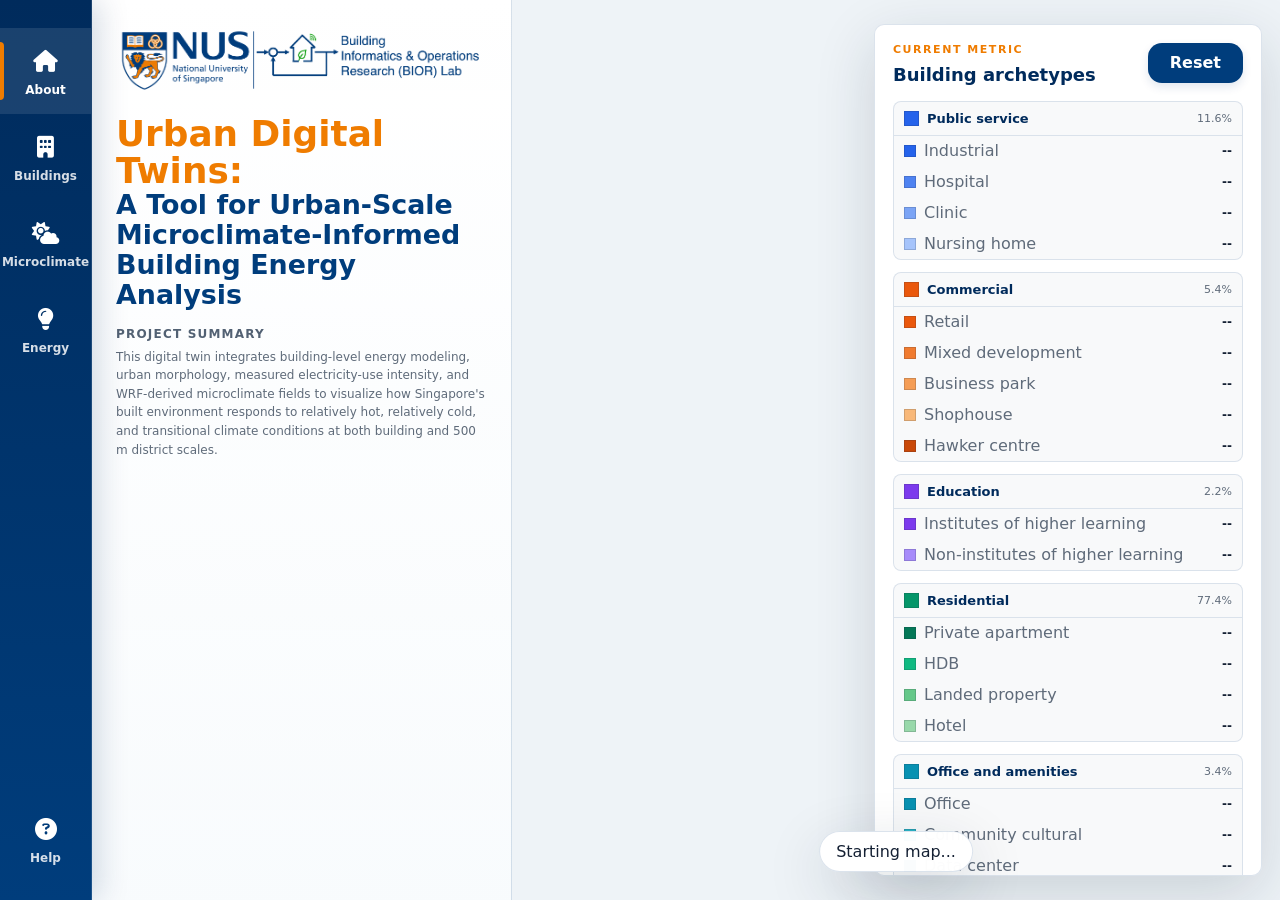
==== index.html @ 9cff87f3 "Improve Singapore region filter UX" ====
<!doctype html>
<html lang="en">
  <head>
    <meta charset="utf-8" />
    <meta name="viewport" content="width=device-width, initial-scale=1" />
    <title>BIOR Urban Digital Twins | National University of Singapore</title>

    <link rel="icon" type="image/png" href="./icon.png" />
    <link rel="apple-touch-icon" href="./icon.png" />

    <link href="https://api.mapbox.com/mapbox-gl-js/v3.10.0/mapbox-gl.css" rel="stylesheet" />

    <!-- Font Awesome free icons -->
    <link
      rel="stylesheet"
      href="https://cdnjs.cloudflare.com/ajax/libs/font-awesome/6.5.2/css/all.min.css"
    />

    <link rel="stylesheet" href="src/styles.css?v=20260509-region-filter-v2" />

    <style>
      #resetView {
        background: #003d7c;
        color: #ffffff;
        border: none;
      }
    </style>
  </head>

  <body>
    <main id="app">
      <!-- Left navigation menu -->
      <nav class="app-nav" aria-label="Main navigation">
        <a class="app-nav-item active" href="#about">
          <span class="nav-icon"><i class="fa-solid fa-house"></i></span>
          <span>About</span>
        </a>

        <a class="app-nav-item" href="#buildings">
          <span class="nav-icon"><i class="fa-solid fa-building"></i></span>
          <span>Buildings</span>
        </a>

        <a class="app-nav-item" href="#microclimate">
          <span class="nav-icon"><i class="fa-solid fa-cloud-sun"></i></span>
          <span>Microclimate</span>
        </a>

        <a class="app-nav-item" href="#energy">
          <span class="nav-icon"><i class="fa-solid fa-lightbulb"></i></span>
          <span>Energy</span>
        </a>

        <a
          class="app-nav-item nav-help"
          href="https://maomaohu.net/"
          target="_blank"
          rel="noopener noreferrer"
        >
          <span class="nav-icon"><i class="fa-solid fa-circle-question"></i></span>
          <span>Help</span>
        </a>
      </nav>

      <div id="map"></div>

      <section class="panel panel-left" aria-label="Map controls">
        <!-- About tab -->
        <div class="tab-panel active" id="about">
          <div class="brand">
            <div class="brand-top">
              <img src="bior_logo.png" alt="BIOR Lab logo" class="bior-logo" />
            </div>

            <h1 class="brand-title">
              <span class="title-highlight">Urban Digital Twins:</span><br />
              <span class="title-main">
                A Tool for Urban-Scale Microclimate-Informed Building Energy Analysis
              </span>
            </h1>
          </div>

          <div class="control-block">
            <span class="control-label">Project summary</span>
            <p class="summary-text">
              This digital twin integrates building-level energy modeling, urban morphology, measured electricity-use
              intensity, and WRF-derived microclimate fields to visualize how Singapore's built environment responds to
              relatively hot, relatively cold, and transitional climate conditions at both building and 500 m district scales.
            </p>
          </div>
        </div>

        <!-- Buildings tab -->
        <div class="tab-panel" id="buildings">
          <div class="brand">
            <div class="brand-top">
              <img src="bior_logo.png" alt="BIOR Lab logo" class="bior-logo" />
            </div>
          </div>

          <div class="control-block questions-section">
            <span class="control-label">Questions to answer:</span>
            <p class="summary-text">to be added</p>
          </div>

          <div class="control-block what-how-section">
            <span class="control-label">What &amp; How:</span>
            <p class="summary-text">to be added</p>
          </div>

          <div class="control-block region-filter-block">
            <span class="control-label">Region filter</span>
            <details id="regionFilterDropdown" class="region-filter-dropdown">
              <summary>
                <span id="regionFilterSummary">All regions</span>
                <i class="fa-solid fa-chevron-down" aria-hidden="true"></i>
              </summary>
              <div class="region-filter-menu">
                <div class="region-filter-actions">
                  <button id="regionSelectAll" type="button">Select all</button>
                  <button id="regionClearAll" type="button">Clear</button>
                </div>
                <div id="regionFilterList" class="region-filter-list"></div>
              </div>
            </details>
          </div>

          <!-- Hidden default spatial resolution for buildings: building-level only -->
          <select
            id="layerMode"
            class="hidden-control"
            aria-hidden="true"
            tabindex="-1"
            style="display: none;"
          >
            <option value="buildings" selected>Individual buildings</option>
            <option value="grid">Aggregated grid cells (500 m × 500 m)</option>
            <option value="combined">Individual buildings + aggregated grid cells</option>
          </select>

          <div class="control-block metric-block">
            <span class="control-label">Building metadata</span>
            <div id="buildingMetricButtons" class="segmented compact"></div>
          </div>

          <div class="control-block" id="searchTools">
            <label class="control-label" for="searchInput">Find building or grid</label>
            <div class="search-row">
              <input id="searchInput" type="search" placeholder="objectid, source id, or grid id" autocomplete="off" />
              <button id="searchButton" type="button">Search</button>
            </div>
          </div>

          <div class="control-grid">
            <label>
              <span class="control-label">3D height</span>
              <input id="heightScale" type="range" min="0" max="2.5" value="1" step="0.1" />
            </label>
            <label>
              <span class="control-label">Grid opacity</span>
              <input id="gridOpacity" type="range" min="0" max="0.9" value="0.48" step="0.03" />
            </label>
          </div>

          <div class="summary-strip">
            <div>
              <strong id="buildingCount">--</strong>
              <span>buildings</span>
            </div>
            <div>
              <strong id="gridCount">--</strong>
              <span>grid cells</span>
            </div>
          </div>

          <div class="control-block data-source-section">
            <span class="control-label">Data source:</span>
            <p class="summary-text">to be added</p>
          </div>
        </div>

        <!-- Microclimate tab -->
        <div class="tab-panel" id="microclimate">
          <div class="brand">
            <div class="brand-top">
              <img src="bior_logo.png" alt="BIOR Lab logo" class="bior-logo" />
            </div>
          </div>

          <div class="control-block questions-section">
            <span class="control-label">Questions to answer:</span>
            <p class="summary-text">to be added</p>
          </div>

          <div class="control-block what-how-section">
            <span class="control-label">What &amp; How:</span>
            <p class="summary-text">to be added</p>
          </div>

          <!-- Hidden spatial resolution for microclimate: WRF results are grid-level only -->
          <select
            id="layerModeMirror"
            class="hidden-control"
            aria-hidden="true"
            tabindex="-1"
            style="display: none;"
          >
            <option value="buildings">Individual buildings</option>
            <option value="grid" selected>Aggregated grid cells (500 m × 500 m)</option>
            <option value="combined">Individual buildings + aggregated grid cells</option>
          </select>

          <div class="control-block metric-block">
            <span class="control-label">Weather (WRF results)</span>
            <div id="weatherButtons" class="segmented compact"></div>
          </div>

          <div class="control-block">
            <span class="control-label">Weather period</span>
            <div id="periodButtons" class="segmented compact three"></div>
          </div>

          <div id="weatherTimeBlock" class="control-block weather-time-block hidden-block">
            <div class="control-label-row">
              <span class="control-label">WRF time</span>
              <output id="weatherTimeLabel">--</output>
            </div>
            <div class="time-row">
              <input id="weatherTime" type="range" min="0" max="0" value="0" step="1" />
              <button id="weatherPlay" type="button">Play</button>
            </div>
          </div>

          <div class="control-block">
            <label>
              <span class="control-label">Grid opacity</span>
              <input id="gridOpacityMicroclimate" type="range" min="0" max="0.9" value="0.48" step="0.03" />
            </label>
          </div>

          <div class="control-block data-source-section">
            <span class="control-label">Data source:</span>
            <p class="summary-text">to be added</p>
          </div>
        </div>

        <!-- Energy tab -->
        <div class="tab-panel" id="energy">
          <div class="brand">
            <div class="brand-top">
              <img src="bior_logo.png" alt="BIOR Lab logo" class="bior-logo" />
            </div>
          </div>

          <div class="control-block questions-section">
            <span class="control-label">Questions to answer:</span>
            <p class="summary-text">to be added</p>
          </div>

          <div class="control-block what-how-section">
            <span class="control-label">What &amp; How:</span>
            <p class="summary-text">to be added</p>
          </div>

          <div class="control-block">
            <label class="control-label" for="layerModeEnergy">Spatial resolution</label>
            <select id="layerModeEnergy">
              <option value="buildings" selected>Individual buildings</option>
              <option value="grid">Aggregated grid cells (500 m × 500 m)</option>
              <option value="combined">Individual buildings + aggregated grid cells</option>
            </select>
          </div>

          <div class="control-block metric-block">
            <label class="control-label" for="energyMetricSelect">Energy Use (weekly simulation data)</label>
            <select id="energyMetricSelect"></select>
          </div>

          <div class="control-block metric-block">
            <span class="control-label">Energy use (measured data from BCA building energy benchmarks)</span>
            <div id="measuredEnergyButtons" class="button-stack"></div>
          </div>

          <div class="control-block">
            <label>
              <span class="control-label">Grid opacity</span>
              <input id="gridOpacityEnergy" type="range" min="0" max="0.9" value="0.48" step="0.03" />
            </label>
          </div>

          <div class="control-block data-source-section">
            <span class="control-label">Data source:</span>
            <p class="summary-text">to be added</p>
          </div>
        </div>
      </section>

      <section class="panel panel-right" aria-label="Legend and selected feature">
        <div class="legend">
          <div class="legend-head">
            <div>
              <p class="eyebrow">Current metric</p>
              <h2 id="legendTitle">--</h2>
            </div>
            <button id="resetView" type="button">Reset</button>
          </div>
          <div id="legendRamp" class="legend-ramp"></div>
          <div id="legendTicks" class="legend-ticks"></div>
          <div id="typeLegend" class="type-legend hidden"></div>
        </div>
      </section>

      <section id="tokenDialog" class="token-dialog" aria-label="Mapbox token setup">
        <div class="token-card">
          <p class="eyebrow">Mapbox token required</p>
          <h2>Paste a public access token to start the map</h2>
          <p>
            The token is stored only in this browser's local storage. For public deployment, use a URL-restricted
            Mapbox public token.
          </p>
          <input id="tokenInput" type="password" placeholder="Mapbox public access token" autocomplete="off" />
          <div class="token-actions">
            <button id="tokenSave" type="button">Start map</button>
            <button id="tokenClear" type="button">Clear saved token</button>
          </div>
        </div>
      </section>

      <div id="loading" class="loading">Loading geospatial data...</div>
    </main>

    <script src="https://api.mapbox.com/mapbox-gl-js/v3.10.0/mapbox-gl.js"></script>

    <!-- Capture the Mapbox map instance created inside src/app.js -->
    <script>
      window.__biorMap = null;
      window.__biorInitialMapView = null;

      if (window.mapboxgl && window.mapboxgl.Map) {
        const OriginalMapboxMap = window.mapboxgl.Map;

        window.mapboxgl.Map = function (...args) {
          const mapInstance = new OriginalMapboxMap(...args);

          window.__biorMap = mapInstance;
          window.map = mapInstance;

          return mapInstance;
        };

        window.mapboxgl.Map.prototype = OriginalMapboxMap.prototype;
      }
    </script>

    <script src="src/config.js?v=20260509-weekly-energy-tilesets"></script>
    <script src="src/app.js?v=20260509-region-filter-v2"></script>

    <script>
      let microclimateDefaultsApplied = false;

      document.querySelectorAll(".app-nav-item[href^='#']").forEach((item) => {
        item.addEventListener("click", (event) => {
          const targetId = item.getAttribute("href").replace("#", "");
          const targetPanel = document.getElementById(targetId);

          if (!targetPanel || !targetPanel.classList.contains("tab-panel")) return;

          event.preventDefault();

          document.querySelectorAll(".app-nav-item").forEach((navItem) => {
            navItem.classList.remove("active");
          });

          document.querySelectorAll(".tab-panel").forEach((panel) => {
            panel.classList.remove("active");
          });

          item.classList.add("active");
          targetPanel.classList.add("active");

          if (targetId === "buildings") {
            setTimeout(activateBuildingMode, 100);
            setTimeout(activateBuildingTypeMetric, 200);
          }

          if (targetId === "microclimate") {
            setTimeout(activateMicroclimateGridMode, 100);
            setTimeout(setupMicroclimateOnce, 250);
          }

          if (targetId === "energy") {
            setTimeout(activateEnergyBuildingMode, 100);
            setTimeout(activateFirstEnergyMetric, 200);
          }
        });
      });

      function syncRange(sourceId, targetId) {
        const source = document.getElementById(sourceId);
        const target = document.getElementById(targetId);

        if (!source || !target) return;

        target.value = source.value;

        target.addEventListener("input", () => {
          source.value = target.value;
          source.dispatchEvent(new Event("input", { bubbles: true }));
        });

        source.addEventListener("input", () => {
          target.value = source.value;
        });
      }

      syncRange("gridOpacity", "gridOpacityMicroclimate");
      syncRange("gridOpacity", "gridOpacityEnergy");

      function activateBuildingMode() {
        const layerMode = document.getElementById("layerMode");
        if (!layerMode) return;

        layerMode.value = "buildings";
        layerMode.dispatchEvent(new Event("change", { bubbles: true }));
      }

      function activateMicroclimateGridMode() {
        const layerMode = document.getElementById("layerMode");
        const layerModeMirror = document.getElementById("layerModeMirror");

        if (layerModeMirror) {
          layerModeMirror.value = "grid";
        }

        if (layerMode) {
          layerMode.value = "grid";
          layerMode.dispatchEvent(new Event("change", { bubbles: true }));
        }
      }

      function activateEnergyBuildingMode() {
        const layerMode = document.getElementById("layerMode");
        const layerModeEnergy = document.getElementById("layerModeEnergy");

        if (layerModeEnergy) {
          layerModeEnergy.value = "buildings";
        }

        if (layerMode) {
          layerMode.value = "buildings";
          layerMode.dispatchEvent(new Event("change", { bubbles: true }));
        }
      }

      function activateBuildingTypeMetric() {
        const container = document.getElementById("buildingMetricButtons");
        if (!container) return;

        const typeButton = Array.from(container.querySelectorAll("button")).find((button) => {
          return button.textContent.trim().toLowerCase() === "type";
        });

        if (typeButton && !typeButton.classList.contains("active")) {
          typeButton.click();
        }
      }

      function activateFirstEnergyMetric() {
        const energyPanel = document.getElementById("energy");
        const simulationSelect = document.getElementById("energyMetricSelect");

        if (!energyPanel || !energyPanel.classList.contains("active")) return;
        if (!simulationSelect || !simulationSelect.options.length) return;

        const firstOption = Array.from(simulationSelect.options).find((option) => option.value && !option.disabled);
        if (!firstOption) return;

        simulationSelect.value = firstOption.value;
        simulationSelect.dispatchEvent(new Event("change", { bubbles: true }));
      }

      function applyWeatherButtonOrder() {
        const container = document.getElementById("weatherButtons");
        if (!container) return;

        const orderMap = {
          t2m: 1,
          wind10m: 2,
          rh2m: 3,
          swdown: 4
        };

        Array.from(container.querySelectorAll("button")).forEach((button) => {
          const label = button.textContent.trim().toLowerCase();
          button.style.order = orderMap[label] || 99;
        });
      }

      function clickButtonByText(containerId, text) {
        const container = document.getElementById(containerId);
        if (!container) return false;

        const targetButton = Array.from(container.querySelectorAll("button")).find((button) => {
          return button.textContent.trim().toLowerCase() === text.toLowerCase();
        });

        if (!targetButton) return false;

        if (!targetButton.classList.contains("active")) {
          targetButton.click();
        }

        return true;
      }

      function setupMicroclimateOnce() {
        const microclimatePanel = document.getElementById("microclimate");
        if (!microclimatePanel || !microclimatePanel.classList.contains("active")) return;

        applyWeatherButtonOrder();

        if (microclimateDefaultsApplied) return;

        let attempts = 0;

        const timer = setInterval(() => {
          attempts += 1;

          applyWeatherButtonOrder();

          const temperatureReady = clickButtonByText("weatherButtons", "T2m");
          const hotReady = clickButtonByText("periodButtons", "Relative hot");

          if ((temperatureReady && hotReady) || attempts > 20) {
            microclimateDefaultsApplied = true;
            clearInterval(timer);
          }
        }, 100);
      }

      function getBiorMap() {
        return window.__biorMap || window.map || null;
      }

      function captureInitialMapView() {
        const map = getBiorMap();

        if (!map || window.__biorInitialMapView) return;
        if (typeof map.getCenter !== "function") return;

        window.__biorInitialMapView = {
          center: map.getCenter(),
          zoom: map.getZoom(),
          pitch: map.getPitch(),
          bearing: map.getBearing()
        };
      }

      function resetToInitialMapView() {
        const map = getBiorMap();

        if (!map || !window.__biorInitialMapView) return;

        map.flyTo({
          center: window.__biorInitialMapView.center,
          zoom: window.__biorInitialMapView.zoom,
          pitch: window.__biorInitialMapView.pitch,
          bearing: window.__biorInitialMapView.bearing,
          duration: 900,
          essential: true
        });
      }

      function setupResetButton() {
        const resetButton = document.getElementById("resetView");
        if (!resetButton) return;

        resetButton.addEventListener(
          "click",
          (event) => {
            event.preventDefault();
            event.stopPropagation();
            resetToInitialMapView();
          },
          true
        );
      }

      function waitForMapAndCaptureInitialView() {
        let attempts = 0;

        const timer = setInterval(() => {
          attempts += 1;

          const map = getBiorMap();

          if (map && typeof map.getCenter === "function") {
            if (typeof map.loaded === "function" && map.loaded()) {
              captureInitialMapView();
              clearInterval(timer);
              return;
            }

            if (typeof map.once === "function") {
              map.once("idle", () => {
                captureInitialMapView();
              });

              clearInterval(timer);
              return;
            }
          }

          if (attempts > 50) {
            clearInterval(timer);
          }
        }, 200);
      }

      const layerModeEnergy = document.getElementById("layerModeEnergy");
      const layerMode = document.getElementById("layerMode");

      if (layerModeEnergy && layerMode) {
        layerModeEnergy.value = "buildings";

        layerModeEnergy.addEventListener("change", () => {
          layerMode.value = layerModeEnergy.value;
          layerMode.dispatchEvent(new Event("change", { bubbles: true }));
        });
      }

      window.addEventListener("load", () => {
        setTimeout(activateBuildingMode, 400);
        setTimeout(activateBuildingTypeMetric, 600);
        setTimeout(applyWeatherButtonOrder, 800);
        setTimeout(setupResetButton, 1000);
        setTimeout(waitForMapAndCaptureInitialView, 1100);
      });

      const buildingMetricButtons = document.getElementById("buildingMetricButtons");

      if (buildingMetricButtons) {
        const observer = new MutationObserver(() => {
          activateBuildingTypeMetric();
        });

        observer.observe(buildingMetricButtons, {
          childList: true,
          subtree: true
        });
      }

      const weatherButtons = document.getElementById("weatherButtons");

      if (weatherButtons) {
        const weatherObserver = new MutationObserver(() => {
          applyWeatherButtonOrder();
        });

        weatherObserver.observe(weatherButtons, {
          childList: true
        });
      }
    </script>
  </body>
</html>
---- src/styles.css ----
:root {
  --ink: #142033;
  --muted: #5f6b7a;
  --line: rgba(0, 61, 124, 0.14);

  --panel: rgba(255, 255, 255, 0.94);
  --panel-strong: rgba(255, 255, 255, 0.98);

  /* NUS-inspired palette */
  --nus-blue: #003d7c;
  --nus-blue-dark: #002b5c;
  --nus-blue-soft: rgba(0, 61, 124, 0.08);
  --nus-orange: #ef7c00;
  --nus-orange-soft: rgba(239, 124, 0, 0.12);

  --accent: var(--nus-blue);
  --accent-2: var(--nus-orange);
  --danger: #d94b3d;

  --shadow: 0 18px 60px rgba(20, 36, 58, 0.16);
  --nav-width: 92px;
  --sidebar-width: 420px;

  font-family:
    Inter, ui-sans-serif, system-ui, -apple-system, BlinkMacSystemFont, "Segoe UI",
    sans-serif;
}

* {
  box-sizing: border-box;
}

html,
body {
  width: 100%;
  height: 100%;
  margin: 0;
  overflow: hidden;
  scroll-behavior: smooth;
}

body {
  color: var(--ink);
  background: #eef3f7;
}

button,
input,
select {
  font: inherit;
}

button {
  border: 1px solid rgba(0, 61, 124, 0.18);
  color: var(--ink);
  background: rgba(255, 255, 255, 0.94);
  border-radius: 8px;
  min-height: 36px;
  padding: 0 12px;
  cursor: pointer;
  transition:
    border-color 0.18s ease,
    background 0.18s ease,
    color 0.18s ease,
    box-shadow 0.18s ease;
}

button:hover {
  border-color: rgba(0, 61, 124, 0.42);
  background: rgba(0, 61, 124, 0.06);
}

/* Active state: NUS blue background, white text */
button.active {
  border-color: var(--nus-blue);
  background: var(--nus-blue);
  color: #ffffff;
  font-weight: 700;
  box-shadow: 0 6px 16px rgba(0, 61, 124, 0.18);
}

button.active:hover {
  border-color: var(--nus-blue-dark);
  background: var(--nus-blue-dark);
  color: #ffffff;
}

/* Add orange left bar only for stacked buttons, such as Energy Use */
.button-stack button.active {
  position: relative;
  overflow: hidden;
  padding-left: 18px;
}

.button-stack button.active::before {
  content: "";
  position: absolute;
  top: 0;
  left: 0;
  width: 5px;
  height: 100%;
  background: var(--nus-orange);
}

/* Keep segmented active buttons clean without the left bar */
.segmented button.active {
  color: #ffffff;
}

input,
select {
  width: 100%;
  min-height: 38px;
  border: 1px solid rgba(0, 61, 124, 0.18);
  border-radius: 8px;
  color: var(--ink);
  background: rgba(255, 255, 255, 0.94);
  padding: 0 10px;
  outline: none;
}

input:focus,
select:focus {
  border-color: var(--nus-blue);
  box-shadow: 0 0 0 3px rgba(0, 61, 124, 0.08);
}

/* Main three-column desktop layout:
   navigation rail | control sidebar | map */
#app {
  position: fixed;
  inset: 0;
  display: grid;
  grid-template-columns: var(--nav-width) var(--sidebar-width) minmax(0, 1fr);
  grid-template-rows: 100vh;
  width: 100vw;
  height: 100vh;
  overflow: hidden;
  background: #eef3f7;
}

/* Left navigation rail */
.app-nav {
  position: relative;
  grid-column: 1;
  grid-row: 1;
  width: var(--nav-width);
  height: 100vh;
  z-index: 8;
  display: flex;
  flex-direction: column;
  align-items: stretch;
  padding: 28px 0 18px;
  background:
    linear-gradient(180deg, var(--nus-blue-dark), var(--nus-blue));
  border-right: 1px solid rgba(255, 255, 255, 0.12);
  box-shadow: 8px 0 28px rgba(0, 43, 92, 0.16);
}

.app-nav-item {
  position: relative;
  display: flex;
  flex-direction: column;
  align-items: center;
  justify-content: center;
  gap: 7px;
  min-height: 86px;
  padding: 10px 8px;
  color: rgba(255, 255, 255, 0.84);
  text-decoration: none;
  font-size: 12px;
  font-weight: 700;
  text-align: center;
  transition:
    color 0.18s ease,
    background 0.18s ease;
}

.app-nav-item:hover {
  color: #ffffff;
  background: rgba(255, 255, 255, 0.08);
}

.app-nav-item.active {
  color: #ffffff;
  background: rgba(255, 255, 255, 0.1);
}

.app-nav-item.active::before {
  content: "";
  position: absolute;
  left: 0;
  top: 14px;
  bottom: 14px;
  width: 4px;
  border-radius: 0 999px 999px 0;
  background: var(--nus-orange);
}

.nav-icon {
  display: grid;
  place-items: center;
  width: 30px;
  height: 30px;
  font-size: 22px;
  line-height: 1;
  color: #ffffff;
}

.nav-help {
  margin-top: auto;
}

/* Map occupies the right column only */
#map {
  position: relative;
  grid-column: 3;
  grid-row: 1;
  width: 100%;
  height: 100vh;
}

/* Shared panel style */
.panel {
  z-index: 5;
  border: 1px solid var(--line);
  background: var(--panel);
  backdrop-filter: blur(18px) saturate(1.08);
}

/* Fixed middle sidebar */
.panel-left {
  position: relative;
  grid-column: 2;
  grid-row: 1;
  width: var(--sidebar-width);
  height: 100vh;
  max-height: none;
  padding: 24px 24px 28px;
  overflow-y: auto;
  border-top: 0;
  border-left: 0;
  border-bottom: 0;
  border-right: 1px solid rgba(0, 61, 124, 0.16);
  border-radius: 0;
  box-shadow: none;
  background:
    linear-gradient(180deg, rgba(255, 255, 255, 0.99), rgba(248, 251, 253, 0.97));
}

/* Right information panel remains floating on the map */
.panel-right {
  position: fixed;
  right: 18px;
  bottom: 24px;
  width: min(388px, calc(100vw - var(--nav-width) - var(--sidebar-width) - 48px));
  max-height: calc(100vh - 48px);
  padding: 18px;
  overflow: auto;
  border-radius: 10px;
  box-shadow: var(--shadow);
  background: rgba(255, 255, 255, 0.96);
}

.brand h1,
.legend h2,
.feature-card h2,
.token-card h2 {
  margin: 0;
  letter-spacing: 0;
}

.brand h1 {
  color: var(--nus-blue-dark);
  font-size: clamp(23px, 2.5vw, 34px);
  line-height: 1.04;
  max-width: 360px;
  font-weight: 800;
}

.subtitle,
.notes,
.feature-card p,
.token-card p {
  color: var(--muted);
  line-height: 1.5;
}

.subtitle {
  margin: 12px 0 0;
  font-size: 14px;
}

.summary-text {
  margin: 0;
  color: var(--muted);
  font-size: 12px;
  line-height: 1.55;
}

.eyebrow {
  margin: 0 0 8px;
  color: var(--nus-orange);
  font-size: 11px;
  font-weight: 800;
  letter-spacing: 0.14em;
  text-transform: uppercase;
}

.control-block {
  margin-top: 16px;
}

.metric-block {
  padding-top: 14px;
  border-top: 1px solid var(--line);
}

.hidden,
.hidden-block {
  display: none !important;
}

.control-label {
  display: block;
  margin-bottom: 7px;
  color: #526173;
  font-size: 12px;
  font-weight: 800;
  text-transform: uppercase;
  letter-spacing: 0.1em;
}

.control-label-row {
  display: flex;
  align-items: baseline;
  justify-content: space-between;
  gap: 12px;
}

.control-label-row .control-label {
  margin-bottom: 7px;
}

.control-label-row output {
  color: var(--nus-blue-dark);
  font-size: 12px;
  font-weight: 700;
  text-align: right;
}

.segmented {
  display: grid;
  grid-template-columns: repeat(2, minmax(0, 1fr));
  gap: 8px;
}

.segmented.compact {
  gap: 7px;
}

.segmented.compact button {
  min-height: 34px;
  font-size: 13px;
}

.segmented.three {
  grid-template-columns: repeat(3, minmax(0, 1fr));
}

.segmented button {
  min-width: 0;
  padding: 0 8px;
  white-space: normal;
}

.button-stack {
  display: grid;
  gap: 7px;
}

.button-stack button {
  justify-content: start;
  min-height: 38px;
  text-align: left;
}

.region-filter-dropdown {
  border: 1px solid rgba(0, 61, 124, 0.18);
  border-radius: 8px;
  background: rgba(255, 255, 255, 0.94);
}

.region-filter-dropdown summary {
  display: flex;
  align-items: center;
  justify-content: space-between;
  gap: 10px;
  min-height: 38px;
  padding: 0 10px;
  color: var(--ink);
  cursor: pointer;
  list-style: none;
}

.region-filter-dropdown summary::-webkit-details-marker {
  display: none;
}

.region-filter-dropdown[open] summary i {
  transform: rotate(180deg);
}

.region-filter-dropdown summary i {
  color: var(--muted);
  font-size: 11px;
  transition: transform 0.18s ease;
}

.region-filter-menu {
  border-top: 1px solid rgba(0, 61, 124, 0.12);
  padding: 10px;
}

.region-filter-actions {
  display: grid;
  grid-template-columns: 1fr 1fr;
  gap: 8px;
  margin-bottom: 8px;
}

.region-filter-actions button {
  min-height: 32px;
  font-size: 12px;
}

.region-filter-list {
  display: grid;
  gap: 4px;
  max-height: 260px;
  overflow: auto;
  padding-right: 4px;
}

.region-filter-section {
  display: grid;
  gap: 4px;
}

.region-filter-section + .region-filter-section {
  margin-top: 10px;
  padding-top: 10px;
  border-top: 1px solid rgba(0, 61, 124, 0.1);
}

.region-filter-section-title {
  color: var(--muted);
  font-size: 11px;
  font-weight: 800;
  letter-spacing: 0.08em;
  text-transform: uppercase;
}

.region-filter-option {
  display: flex;
  align-items: center;
  gap: 8px;
  min-height: 28px;
  color: var(--ink);
  font-size: 13px;
}

.region-filter-group-option {
  min-height: 32px;
  padding: 0 8px;
  border: 1px solid rgba(0, 61, 124, 0.12);
  border-radius: 7px;
  background: rgba(0, 61, 124, 0.04);
  font-weight: 700;
}

.region-filter-option span {
  flex: 1;
  min-width: 0;
}

.region-filter-option strong {
  color: var(--muted);
  font-size: 12px;
}

.region-filter-option input {
  width: 15px;
  min-height: 15px;
  accent-color: var(--nus-blue);
}

.search-row {
  display: grid;
  grid-template-columns: 1fr auto;
  gap: 8px;
}

.time-row {
  display: grid;
  grid-template-columns: 1fr auto;
  gap: 10px;
  align-items: center;
}

.time-row button {
  min-width: 64px;
}

.control-grid {
  display: grid;
  grid-template-columns: 1fr 1fr;
  gap: 14px;
  margin-top: 18px;
}

input[type="range"] {
  padding: 0;
  accent-color: var(--nus-blue);
}

.summary-strip {
  display: grid;
  grid-template-columns: 1fr 1fr;
  gap: 10px;
  margin-top: 18px;
}

.summary-strip div {
  border: 1px solid rgba(0, 61, 124, 0.12);
  border-radius: 8px;
  padding: 10px;
  background: rgba(0, 61, 124, 0.04);
}

.summary-strip strong {
  display: block;
  color: var(--nus-blue-dark);
  font-size: 22px;
}

.summary-strip span {
  color: var(--muted);
  font-size: 12px;
}

.legend-head {
  display: flex;
  justify-content: space-between;
  gap: 12px;
  align-items: start;
}

.legend h2,
.feature-card h2 {
  color: var(--nus-blue-dark);
  font-size: 18px;
  line-height: 1.25;
}

.legend-ramp {
  height: 12px;
  border-radius: 999px;
  margin-top: 14px;
  border: 1px solid rgba(0, 61, 124, 0.16);
}

.legend-ticks {
  display: flex;
  justify-content: space-between;
  gap: 8px;
  margin-top: 8px;
  color: var(--muted);
  font-size: 11px;
}

.type-legend {
  display: grid;
  gap: 12px;
  margin-top: 14px;
}

.type-group {
  border: 1px solid rgba(0, 61, 124, 0.12);
  border-radius: 8px;
  background: rgba(246, 248, 249, 0.78);
  overflow: hidden;
}

.type-group-head {
  display: grid;
  grid-template-columns: auto 1fr auto;
  align-items: center;
  gap: 8px;
  padding: 9px 10px;
  border-bottom: 1px solid rgba(0, 61, 124, 0.12);
  color: var(--nus-blue-dark);
  font-size: 13px;
}

.type-group-head em {
  color: var(--muted);
  font-size: 11px;
  font-style: normal;
}

.type-group-list {
  display: grid;
  gap: 1px;
}

.type-swatch-row {
  display: grid;
  grid-template-columns: auto 1fr auto;
  align-items: center;
  gap: 8px;
  min-height: 30px;
  border: 0;
  border-radius: 0;
  padding: 5px 10px;
  color: var(--muted);
  background: transparent;
  text-align: left;
}

.type-swatch-row:hover {
  background: rgba(0, 61, 124, 0.06);
}

.type-swatch-row strong {
  color: var(--ink);
  font-size: 12px;
}

.swatch {
  width: 12px;
  height: 12px;
  display: inline-block;
  border: 1px solid rgba(29, 43, 55, 0.18);
}

.swatch.large {
  width: 15px;
  height: 15px;
}

.feature-card {
  margin-top: 18px;
  padding-top: 16px;
  border-top: 1px solid var(--line);
}

.detail-list {
  display: grid;
  gap: 8px;
  margin-top: 12px;
}

.detail-row {
  display: grid;
  grid-template-columns: 140px 1fr;
  gap: 12px;
  color: var(--muted);
  font-size: 13px;
}

.detail-row strong {
  color: var(--ink);
  font-weight: 650;
  word-break: break-word;
}

.notes {
  margin-top: 14px;
  color: var(--muted);
  font-size: 12px;
}

/* Token dialog */
.token-dialog {
  position: fixed;
  inset: 0;
  z-index: 20;
  display: none;
  place-items: center;
  padding: 20px;
  background: rgba(237, 242, 244, 0.72);
}

.token-dialog.visible {
  display: grid;
}

.token-card {
  width: min(520px, 100%);
  padding: 22px;
  border: 1px solid var(--line);
  border-radius: 10px;
  background: var(--panel-strong);
  box-shadow: var(--shadow);
}

.token-actions {
  display: flex;
  gap: 10px;
  flex-wrap: wrap;
  margin-top: 12px;
}

/* Loading pill centered over the map area */
.loading {
  position: fixed;
  left: calc(var(--nav-width) + var(--sidebar-width) + (100vw - var(--nav-width) - var(--sidebar-width)) / 2);
  bottom: 28px;
  z-index: 10;
  transform: translateX(-50%);
  border: 1px solid var(--line);
  border-radius: 999px;
  padding: 10px 16px;
  color: var(--ink);
  background: var(--panel-strong);
  box-shadow: var(--shadow);
}

.loading.hidden {
  display: none;
}

/* Mapbox popup */
.mapboxgl-popup-content {
  min-width: 220px;
  border: 1px solid rgba(0, 61, 124, 0.14);
  border-radius: 8px;
  color: var(--ink);
  background: rgba(255, 255, 255, 0.96);
  box-shadow: var(--shadow);
}

.popup-title {
  margin: 0 0 8px;
  color: var(--nus-blue);
  font-weight: 750;
}

.popup-line {
  display: flex;
  justify-content: space-between;
  gap: 14px;
  color: var(--muted);
  font-size: 12px;
}

.popup-line strong {
  color: var(--ink);
}

/* Mapbox attribution customization */
.bior-attribution {
  font-weight: 700;
  color: var(--nus-blue);
  text-decoration: none;
}

.bior-attribution:hover {
  color: var(--nus-orange);
  text-decoration: underline;
}

.mapboxgl-ctrl-attrib {
  color: #314154;
  background: rgba(255, 255, 255, 0.86) !important;
  border-radius: 4px;
  box-shadow: 0 8px 24px rgba(20, 36, 58, 0.08);
}

.mapboxgl-ctrl-attrib a {
  color: var(--nus-blue);
  font-weight: 600;
}

/* Keep Mapbox controls inside the map column */
.mapboxgl-ctrl-bottom-left {
  left: 12px;
}

.mapboxgl-ctrl-bottom-right {
  right: 12px;
}

/* Optional: make map controls feel closer to the NUS style */
.mapboxgl-ctrl-group {
  border-radius: 8px !important;
  box-shadow: 0 8px 24px rgba(20, 36, 58, 0.12) !important;
}

.mapboxgl-ctrl-group button {
  border-radius: 0;
}

/* Brand logo and title */
.brand-top {
  display: flex;
  justify-content: center;
  align-items: center;
  margin-bottom: 18px;
}

.bior-logo {
  display: block;
  width: 500px;
  max-width: 100%;
  height: auto;
  object-fit: contain;
}

.brand-title {
  margin: 0;
  line-height: 1.05;
}

.title-highlight {
  display: inline-block;
  color: var(--nus-orange);
  font-size: clamp(24px, 2.8vw, 40px);
  font-weight: 700;
  line-height: 1.05;
}

.title-main {
  display: inline-block;
  color: var(--nus-blue);
  font-size: clamp(20px, 2.1vw, 30px);
  font-weight: 600;
  line-height: 1.12;
}

/* Medium screens */
@media (max-width: 1200px) {
  :root {
    --nav-width: 84px;
    --sidebar-width: 380px;
  }

  .app-nav-item {
    min-height: 78px;
    font-size: 11px;
  }

  .nav-icon {
    width: 28px;
    height: 28px;
    font-size: 20px;
  }

  .panel-left {
    width: var(--sidebar-width);
    padding: 20px;
  }

  .panel-right {
    width: min(360px, calc(100vw - var(--nav-width) - var(--sidebar-width) - 40px));
  }

  .brand h1 {
    font-size: clamp(22px, 2.3vw, 30px);
  }

  .bior-logo {
    width: 420px;
  }
}

/* Mobile layout: top navigation + stacked content */
@media (max-width: 860px) {
  html,
  body {
    width: 100%;
    height: auto;
    min-height: 100%;
    overflow-x: hidden;
    overflow-y: auto;
  }

  #app {
    position: relative;
    inset: auto;
    display: flex;
    flex-direction: column;
    width: 100%;
    height: auto;
    min-height: 100vh;
    overflow: visible;
    background: #eef3f7;
  }

  .app-nav {
    position: sticky;
    top: 0;
    order: 0;
    width: 100%;
    height: 64px;
    min-height: 64px;
    flex-direction: row;
    align-items: stretch;
    padding: 0;
    overflow-x: auto;
    overflow-y: hidden;
    z-index: 30;
  }

  .app-nav-item {
    min-width: 84px;
    min-height: 64px;
    height: 64px;
    gap: 3px;
    padding: 7px 10px;
    font-size: 11px;
    flex: 0 0 auto;
  }

  .app-nav-item.active::before {
    left: 10px;
    right: 10px;
    top: auto;
    bottom: 0;
    width: auto;
    height: 4px;
    border-radius: 999px 999px 0 0;
  }

  .nav-icon {
    width: 24px;
    height: 24px;
    font-size: 18px;
  }

  .nav-help {
    margin-top: 0;
  }

  .panel {
    width: 100%;
    border-radius: 0;
    box-shadow: none;
  }

  .panel-left {
    position: relative;
    order: 1;
    top: auto;
    left: auto;
    width: 100%;
    height: auto;
    max-height: none;
    padding: 24px 20px;
    overflow: visible;
    border: 0;
    border-bottom: 1px solid var(--line);
    background: rgba(255, 255, 255, 0.98);
  }

  #map {
    position: relative;
    order: 2;
    grid-column: auto;
    grid-row: auto;
    width: 100%;
    height: 62vh;
    min-height: 420px;
  }

  .panel-right {
    position: relative;
    order: 3;
    right: auto;
    bottom: auto;
    width: 100%;
    max-height: none;
    padding: 22px 20px 28px;
    overflow: visible;
    border: 0;
    border-top: 1px solid var(--line);
    border-radius: 0;
    box-shadow: none;
    background: rgba(255, 255, 255, 0.98);
  }

  .brand h1 {
    font-size: 30px;
    line-height: 1.05;
    max-width: none;
  }

  .bior-logo {
    width: 360px;
    max-width: 100%;
  }

  .title-highlight {
    font-size: clamp(28px, 8vw, 42px);
  }

  .title-main {
    font-size: clamp(24px, 6.5vw, 34px);
  }

  .summary-text {
    font-size: 15px;
    line-height: 1.55;
  }

  .control-grid {
    grid-template-columns: 1fr;
  }

  .legend h2,
  .feature-card h2 {
    font-size: 22px;
  }

  .feature-card p,
  .notes {
    font-size: 15px;
  }

  .legend-ticks {
    font-size: 12px;
  }

  .loading {
    position: fixed;
    left: 50%;
    bottom: 20px;
    max-width: calc(100vw - 40px);
  }

  .mapboxgl-ctrl-bottom-left {
    left: 8px;
  }

  .mapboxgl-ctrl-bottom-right {
    right: 8px;
  }
}

.tab-panel {
  display: none;
}

.tab-panel.active {
  display: block;
  animation: tabFadeIn 0.18s ease;
}

@keyframes tabFadeIn {
  from {
    opacity: 0;
    transform: translateY(4px);
  }

  to {
    opacity: 1;
    transform: translateY(0);
  }
}

.hidden-control {
  display: none !important;
  visibility: hidden !important;
  width: 0 !important;
  height: 0 !important;
  opacity: 0 !important;
  pointer-events: none !important;
}

#resetView {
  appearance: none;
  border: 1px solid var(--nus-blue);
  background: var(--nus-blue);
  color: #ffffff;
  border-radius: 14px;
  padding: 12px 22px;
  font-size: 16px;
  font-weight: 700;
  line-height: 1;
  cursor: pointer;
  transition: all 0.2s ease;
  box-shadow: 0 4px 10px rgba(0, 61, 124, 0.12);
}

#resetView:hover {
  background: #002e63;
  border-color: #002e63;
  color: #ffffff;
}

#resetView:active {
  transform: translateY(1px);
}

#resetView:focus-visible {
  outline: 3px solid rgba(0, 61, 124, 0.18);
  outline-offset: 2px;
}
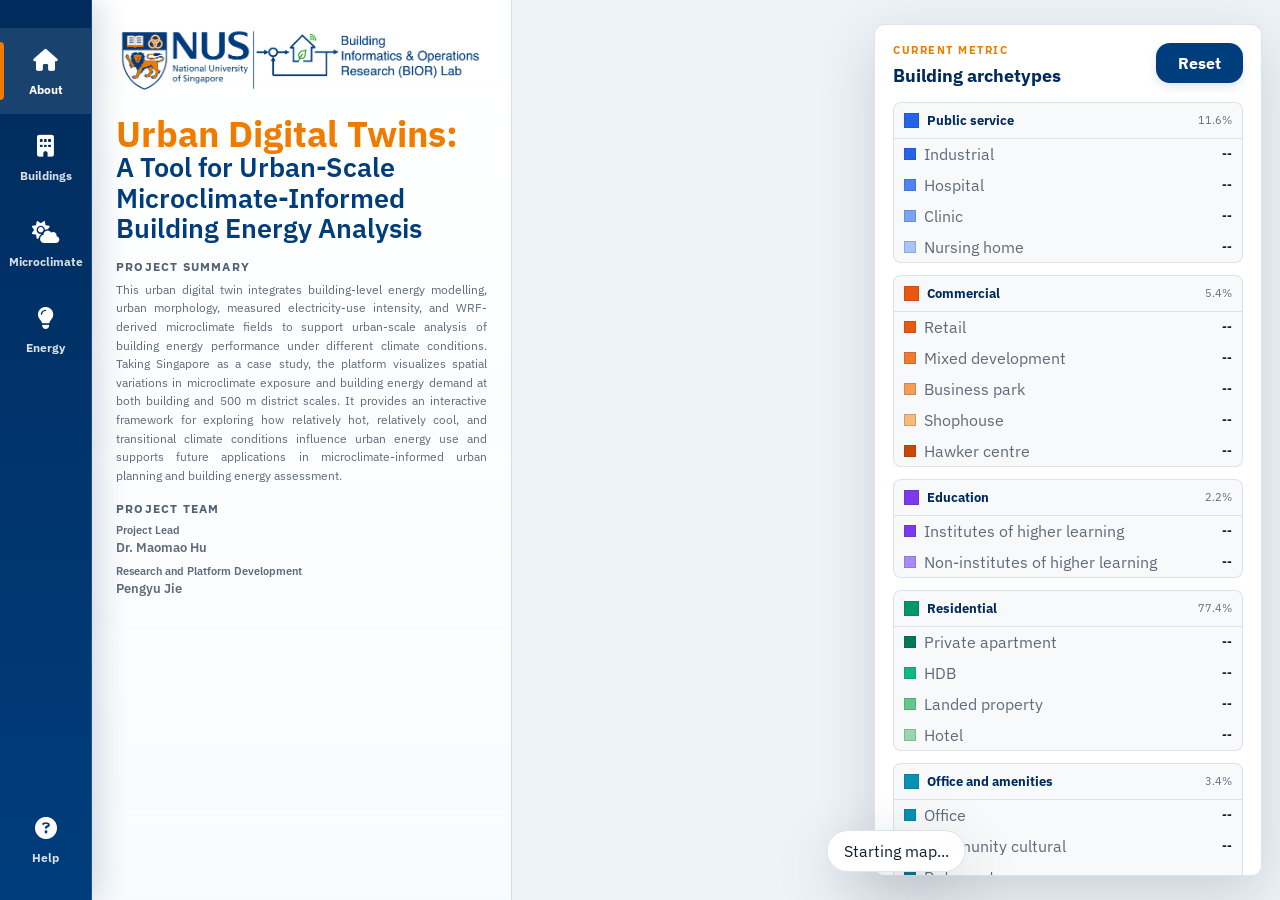
==== commit af41286e: "Refine about typography and team links" ====
--- a/index.html
+++ b/index.html
@@ -7,6 +7,13 @@
 
     <link rel="icon" type="image/png" href="./icon.png" />
     <link rel="apple-touch-icon" href="./icon.png" />
+
+    <link rel="preconnect" href="https://fonts.googleapis.com" />
+    <link rel="preconnect" href="https://fonts.gstatic.com" crossorigin />
+    <link
+      href="https://fonts.googleapis.com/css2?family=IBM+Plex+Sans:wght@400;500;600;700;800&display=swap"
+      rel="stylesheet"
+    />
 
     <link href="https://api.mapbox.com/mapbox-gl-js/v3.10.0/mapbox-gl.css" rel="stylesheet" />
 
@@ -82,11 +89,45 @@
 
           <div class="control-block">
             <span class="control-label">Project summary</span>
-            <p class="summary-text">
-              This digital twin integrates building-level energy modeling, urban morphology, measured electricity-use
-              intensity, and WRF-derived microclimate fields to visualize how Singapore's built environment responds to
-              relatively hot, relatively cold, and transitional climate conditions at both building and 500 m district scales.
+            <p class="summary-text about-summary">
+              This urban digital twin integrates building-level energy modelling, urban morphology, measured
+              electricity-use intensity, and WRF-derived microclimate fields to support urban-scale analysis of building
+              energy performance under different climate conditions. Taking Singapore as a case study, the platform
+              visualizes spatial variations in microclimate exposure and building energy demand at both building and 500
+              m district scales. It provides an interactive framework for exploring how relatively hot, relatively cool,
+              and transitional climate conditions influence urban energy use and supports future applications in
+              microclimate-informed urban planning and building energy assessment.
             </p>
+          </div>
+
+          <div class="control-block">
+            <span class="control-label">Project team</span>
+            <dl class="team-list">
+              <div>
+                <dt>Project Lead</dt>
+                <dd>
+                  <a
+                    href="https://scholar.google.com/citations?user=a9ST74sAAAAJ&amp;hl=en&amp;inst=3212728378801010220&amp;oi=ao"
+                    target="_blank"
+                    rel="noopener noreferrer"
+                  >
+                    Dr. Maomao Hu
+                  </a>
+                </dd>
+              </div>
+              <div>
+                <dt>Research and Platform Development</dt>
+                <dd>
+                  <a
+                    href="https://scholar.google.com/citations?user=lCwcQVsAAAAJ&amp;hl=en&amp;inst=3212728378801010220"
+                    target="_blank"
+                    rel="noopener noreferrer"
+                  >
+                    Pengyu Jie
+                  </a>
+                </dd>
+              </div>
+            </dl>
           </div>
         </div>
 
@@ -353,7 +394,7 @@
     </script>
 
     <script src="src/config.js?v=20260509-weekly-energy-tilesets"></script>
-    <script src="src/app.js?v=20260509-region-filter-v2"></script>
+    <script src="src/app.js?v=20260509-region-filter-v3"></script>
 
     <script>
       let microclimateDefaultsApplied = false;
--- a/src/styles.css
+++ b/src/styles.css
@@ -22,7 +22,7 @@
   --sidebar-width: 420px;
 
   font-family:
-    Inter, ui-sans-serif, system-ui, -apple-system, BlinkMacSystemFont, "Segoe UI",
+    "IBM Plex Sans", Inter, ui-sans-serif, system-ui, -apple-system, BlinkMacSystemFont, "Segoe UI",
     sans-serif;
 }
 
@@ -298,6 +298,52 @@
   line-height: 1.55;
 }
 
+.about-summary {
+  text-align: justify;
+  text-justify: inter-word;
+  hyphens: auto;
+}
+
+.team-list {
+  display: grid;
+  gap: 8px;
+  margin: 0;
+  color: var(--muted);
+  text-align: left;
+}
+
+.team-list div {
+  display: grid;
+  gap: 2px;
+  justify-items: start;
+}
+
+.team-list dt {
+  color: inherit;
+  font-size: 11px;
+  font-weight: 600;
+  text-align: left;
+}
+
+.team-list dd {
+  margin: 0;
+  color: inherit;
+  font-size: 13px;
+  font-weight: 600;
+  text-align: left;
+}
+
+.team-list a {
+  color: inherit;
+  text-decoration: none;
+}
+
+.team-list a:hover {
+  color: var(--nus-blue);
+  text-decoration: underline;
+  text-underline-offset: 3px;
+}
+
 .eyebrow {
   margin: 0 0 8px;
   color: var(--nus-orange);
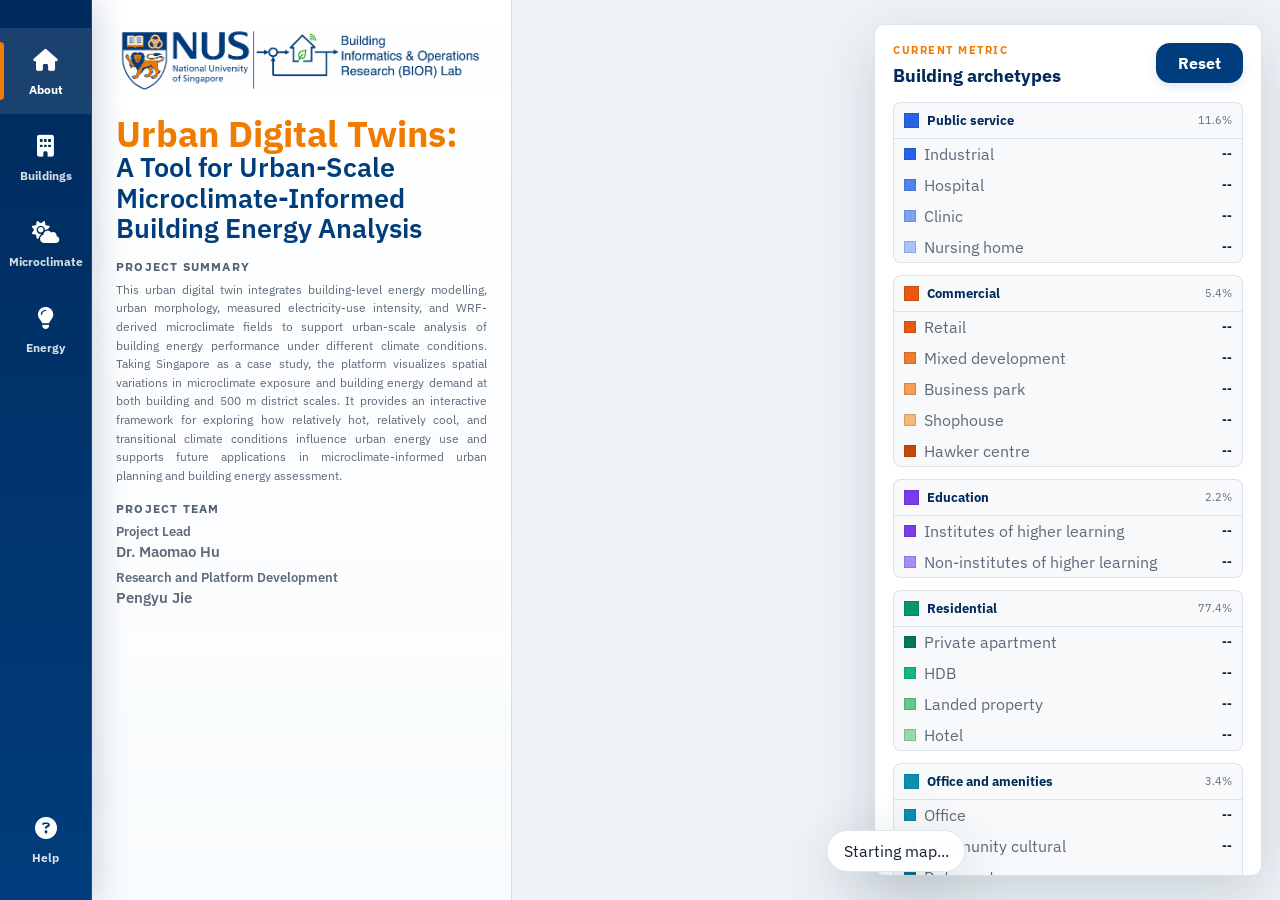
==== commit aeed5160: "Add LCZ analysis layers" ====
--- a/index.html
+++ b/index.html
@@ -23,7 +23,7 @@
       href="https://cdnjs.cloudflare.com/ajax/libs/font-awesome/6.5.2/css/all.min.css"
     />
 
-    <link rel="stylesheet" href="src/styles.css?v=20260509-region-filter-v2" />
+    <link rel="stylesheet" href="src/styles.css?v=20260512-lcz-v1" />
 
     <style>
       #resetView {
@@ -166,6 +166,15 @@
             </details>
           </div>
 
+          <div class="control-block lcz-analysis-block">
+            <span class="control-label">LCZ analysis</span>
+            <div id="lczLayerButtons" class="segmented compact lcz-layer-buttons" aria-label="LCZ analysis layer">
+              <button type="button" data-lcz-layer="off">Off</button>
+              <button type="button" data-lcz-layer="raw">100 m LCZ</button>
+              <button type="button" data-lcz-layer="grid">500 m dominant</button>
+            </div>
+          </div>
+
           <!-- Hidden default spatial resolution for buildings: building-level only -->
           <select
             id="layerMode"
@@ -318,7 +327,7 @@
           </div>
 
           <div class="control-block metric-block">
-            <span class="control-label">Energy use (measured data from BCA building energy benchmarks)</span>
+            <span class="control-label">Energy use (measured yearly data from BCA building energy benchmarks)</span>
             <div id="measuredEnergyButtons" class="button-stack"></div>
           </div>
 
@@ -394,7 +403,7 @@
     </script>
 
     <script src="src/config.js?v=20260509-weekly-energy-tilesets"></script>
-    <script src="src/app.js?v=20260509-region-filter-v3"></script>
+    <script src="src/app.js?v=20260512-lcz-v1"></script>
 
     <script>
       let microclimateDefaultsApplied = false;
--- a/src/styles.css
+++ b/src/styles.css
@@ -320,7 +320,7 @@
 
 .team-list dt {
   color: inherit;
-  font-size: 11px;
+  font-size: 13px;
   font-weight: 600;
   text-align: left;
 }
@@ -328,7 +328,7 @@
 .team-list dd {
   margin: 0;
   color: inherit;
-  font-size: 13px;
+  font-size: 15px;
   font-weight: 600;
   text-align: left;
 }
@@ -412,6 +412,15 @@
 
 .segmented.three {
   grid-template-columns: repeat(3, minmax(0, 1fr));
+}
+
+.lcz-layer-buttons {
+  grid-template-columns: repeat(3, minmax(0, 1fr));
+}
+
+.lcz-layer-buttons button {
+  min-height: 34px;
+  font-size: 12px;
 }
 
 .segmented button {
@@ -681,6 +690,24 @@
 .type-swatch-row strong {
   color: var(--ink);
   font-size: 12px;
+}
+
+.lcz-summary-note {
+  color: var(--muted);
+  font-size: 12px;
+  line-height: 1.45;
+}
+
+.lcz-swatch-row {
+  grid-template-columns: auto 1fr auto auto;
+}
+
+.lcz-swatch-row em {
+  min-width: 44px;
+  color: var(--muted);
+  font-size: 11px;
+  font-style: normal;
+  text-align: right;
 }
 
 .swatch {
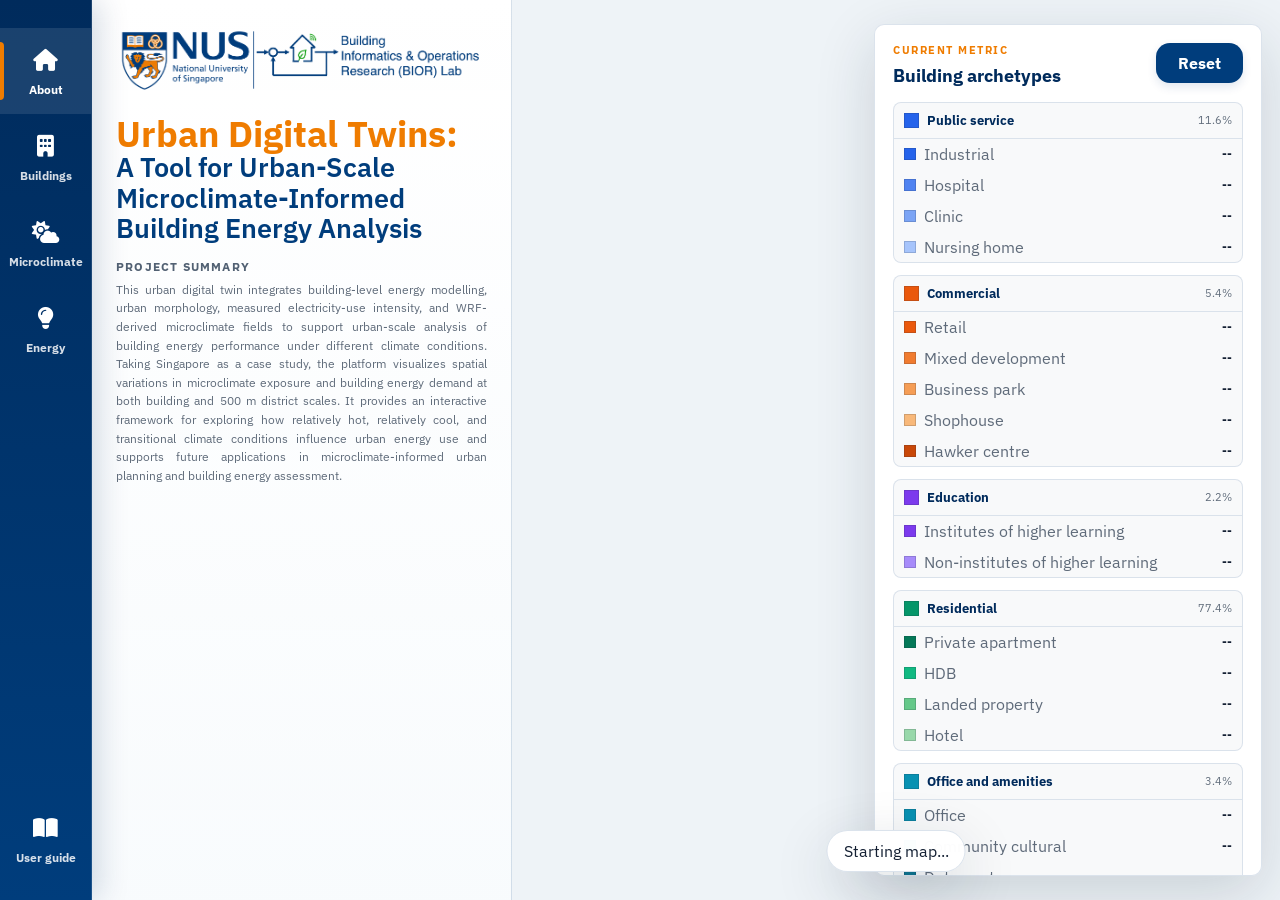
==== commit 4950b9d2: "add user guide" ====
--- a/index.html
+++ b/index.html
@@ -23,7 +23,7 @@
       href="https://cdnjs.cloudflare.com/ajax/libs/font-awesome/6.5.2/css/all.min.css"
     />
 
-    <link rel="stylesheet" href="src/styles.css?v=20260512-lcz-v1" />
+    <link rel="stylesheet" href="src/styles.css?v=20260512-controls-v1" />
 
     <style>
       #resetView {
@@ -60,12 +60,12 @@
 
         <a
           class="app-nav-item nav-help"
-          href="https://maomaohu.net/"
+          href="./guide/"
           target="_blank"
           rel="noopener noreferrer"
         >
-          <span class="nav-icon"><i class="fa-solid fa-circle-question"></i></span>
-          <span>Help</span>
+          <span class="nav-icon"><i class="fa-solid fa-book-open"></i></span>
+          <span>User guide</span>
         </a>
       </nav>
 
@@ -100,35 +100,6 @@
             </p>
           </div>
 
-          <div class="control-block">
-            <span class="control-label">Project team</span>
-            <dl class="team-list">
-              <div>
-                <dt>Project Lead</dt>
-                <dd>
-                  <a
-                    href="https://scholar.google.com/citations?user=a9ST74sAAAAJ&amp;hl=en&amp;inst=3212728378801010220&amp;oi=ao"
-                    target="_blank"
-                    rel="noopener noreferrer"
-                  >
-                    Dr. Maomao Hu
-                  </a>
-                </dd>
-              </div>
-              <div>
-                <dt>Research and Platform Development</dt>
-                <dd>
-                  <a
-                    href="https://scholar.google.com/citations?user=lCwcQVsAAAAJ&amp;hl=en&amp;inst=3212728378801010220"
-                    target="_blank"
-                    rel="noopener noreferrer"
-                  >
-                    Pengyu Jie
-                  </a>
-                </dd>
-              </div>
-            </dl>
-          </div>
         </div>
 
         <!-- Buildings tab -->
@@ -141,27 +112,32 @@
 
           <div class="control-block questions-section">
             <span class="control-label">Questions to answer:</span>
-            <p class="summary-text">to be added</p>
+            <p class="summary-text">
+              Which building archetypes and urban forms drive spatial differences in Singapore's energy demand?
+            </p>
           </div>
 
           <div class="control-block what-how-section">
             <span class="control-label">What &amp; How:</span>
-            <p class="summary-text">to be added</p>
+            <p class="summary-text">
+              Building footprints are classified, linked to morphology and measured EUI, and aggregated to 500 m
+              districts for cross-scale exploration.
+            </p>
           </div>
 
           <div class="control-block region-filter-block">
             <span class="control-label">Region filter</span>
             <details id="regionFilterDropdown" class="region-filter-dropdown">
               <summary>
-                <span id="regionFilterSummary">All regions</span>
+                <span id="regionFilterSummary" data-region-filter-summary>All regions</span>
                 <i class="fa-solid fa-chevron-down" aria-hidden="true"></i>
               </summary>
               <div class="region-filter-menu">
                 <div class="region-filter-actions">
-                  <button id="regionSelectAll" type="button">Select all</button>
-                  <button id="regionClearAll" type="button">Clear</button>
+                  <button id="regionSelectAll" type="button" data-region-select-all>Select all</button>
+                  <button id="regionClearAll" type="button" data-region-clear-all>Clear</button>
                 </div>
-                <div id="regionFilterList" class="region-filter-list"></div>
+                <div id="regionFilterList" class="region-filter-list" data-region-filter-list></div>
               </div>
             </details>
           </div>
@@ -193,24 +169,8 @@
             <div id="buildingMetricButtons" class="segmented compact"></div>
           </div>
 
-          <div class="control-block" id="searchTools">
-            <label class="control-label" for="searchInput">Find building or grid</label>
-            <div class="search-row">
-              <input id="searchInput" type="search" placeholder="objectid, source id, or grid id" autocomplete="off" />
-              <button id="searchButton" type="button">Search</button>
-            </div>
-          </div>
-
-          <div class="control-grid">
-            <label>
-              <span class="control-label">3D height</span>
-              <input id="heightScale" type="range" min="0" max="2.5" value="1" step="0.1" />
-            </label>
-            <label>
-              <span class="control-label">Grid opacity</span>
-              <input id="gridOpacity" type="range" min="0" max="0.9" value="0.48" step="0.03" />
-            </label>
-          </div>
+          <input id="heightScale" class="hidden-control" type="range" min="0" max="2.5" value="1" step="0.1" />
+          <input id="gridOpacity" class="hidden-control" type="range" min="0" max="0.9" value="0.48" step="0.03" />
 
           <div class="summary-strip">
             <div>
@@ -225,7 +185,12 @@
 
           <div class="control-block data-source-section">
             <span class="control-label">Data source:</span>
-            <p class="summary-text">to be added</p>
+            <p class="summary-text">
+              <a href="https://papers.ssrn.com/sol3/papers.cfm?abstract_id=6203923" target="_blank" rel="noopener noreferrer">
+                SSRN preprint
+              </a>
+              available; main paper text coming soon.
+            </p>
           </div>
         </div>
 
@@ -239,12 +204,17 @@
 
           <div class="control-block questions-section">
             <span class="control-label">Questions to answer:</span>
-            <p class="summary-text">to be added</p>
+            <p class="summary-text">
+              How do representative hot, cold, and transitional weeks reshape local weather exposure across Singapore?
+            </p>
           </div>
 
           <div class="control-block what-how-section">
             <span class="control-label">What &amp; How:</span>
-            <p class="summary-text">to be added</p>
+            <p class="summary-text">
+              WRF representative-week outputs are converted to hourly 500 m fields for temperature, wind, humidity, and
+              solar radiation.
+            </p>
           </div>
 
           <!-- Hidden spatial resolution for microclimate: WRF results are grid-level only -->
@@ -261,12 +231,12 @@
           </select>
 
           <div class="control-block metric-block">
-            <span class="control-label">Weather (WRF results)</span>
+            <span class="control-label">WRF representative-week weather</span>
             <div id="weatherButtons" class="segmented compact"></div>
           </div>
 
           <div class="control-block">
-            <span class="control-label">Weather period</span>
+            <span class="control-label">Representative week</span>
             <div id="periodButtons" class="segmented compact three"></div>
           </div>
 
@@ -290,7 +260,12 @@
 
           <div class="control-block data-source-section">
             <span class="control-label">Data source:</span>
-            <p class="summary-text">to be added</p>
+            <p class="summary-text">
+              <a href="https://papers.ssrn.com/sol3/papers.cfm?abstract_id=6203923" target="_blank" rel="noopener noreferrer">
+                SSRN preprint
+              </a>
+              available; main paper text coming soon.
+            </p>
           </div>
         </div>
 
@@ -304,12 +279,16 @@
 
           <div class="control-block questions-section">
             <span class="control-label">Questions to answer:</span>
-            <p class="summary-text">to be added</p>
+            <p class="summary-text">
+              How much does microclimate-aware modelling change building energy use across seasons and districts?
+            </p>
           </div>
 
           <div class="control-block what-how-section">
             <span class="control-label">What &amp; How:</span>
-            <p class="summary-text">to be added</p>
+            <p class="summary-text">
+              Weekly simulations compare non-microclimate and WRF-informed cases at building and 500 m district scales.
+            </p>
           </div>
 
           <div class="control-block">
@@ -321,6 +300,28 @@
             </select>
           </div>
 
+          <div class="control-block region-filter-block">
+            <span class="control-label">Building filter</span>
+            <details id="regionFilterDropdownEnergy" class="region-filter-dropdown">
+              <summary>
+                <span id="regionFilterSummaryEnergy" data-region-filter-summary>All regions</span>
+                <i class="fa-solid fa-chevron-down" aria-hidden="true"></i>
+              </summary>
+              <div class="region-filter-menu">
+                <div class="region-filter-actions">
+                  <button id="regionSelectAllEnergy" type="button" data-region-select-all>Select all</button>
+                  <button id="regionClearAllEnergy" type="button" data-region-clear-all>Clear</button>
+                </div>
+                <div id="regionFilterListEnergy" class="region-filter-list" data-region-filter-list></div>
+              </div>
+            </details>
+          </div>
+
+          <div class="control-block metric-block">
+            <span class="control-label">Building type</span>
+            <div id="energyBuildingTypeButtons" class="segmented compact single"></div>
+          </div>
+
           <div class="control-block metric-block">
             <label class="control-label" for="energyMetricSelect">Energy Use (weekly simulation data)</label>
             <select id="energyMetricSelect"></select>
@@ -340,7 +341,12 @@
 
           <div class="control-block data-source-section">
             <span class="control-label">Data source:</span>
-            <p class="summary-text">to be added</p>
+            <p class="summary-text">
+              <a href="https://papers.ssrn.com/sol3/papers.cfm?abstract_id=6203923" target="_blank" rel="noopener noreferrer">
+                SSRN preprint
+              </a>
+              available; main paper text coming soon.
+            </p>
           </div>
         </div>
       </section>
@@ -403,7 +409,7 @@
     </script>
 
     <script src="src/config.js?v=20260509-weekly-energy-tilesets"></script>
-    <script src="src/app.js?v=20260512-lcz-v1"></script>
+    <script src="src/app.js?v=20260512-controls-v1"></script>
 
     <script>
       let microclimateDefaultsApplied = false;
@@ -579,7 +585,7 @@
           applyWeatherButtonOrder();
 
           const temperatureReady = clickButtonByText("weatherButtons", "T2m");
-          const hotReady = clickButtonByText("periodButtons", "Relative hot");
+          const hotReady = clickButtonByText("periodButtons", "Relatively hot season (May)");
 
           if ((temperatureReady && hotReady) || attempts > 20) {
             microclimateDefaultsApplied = true;
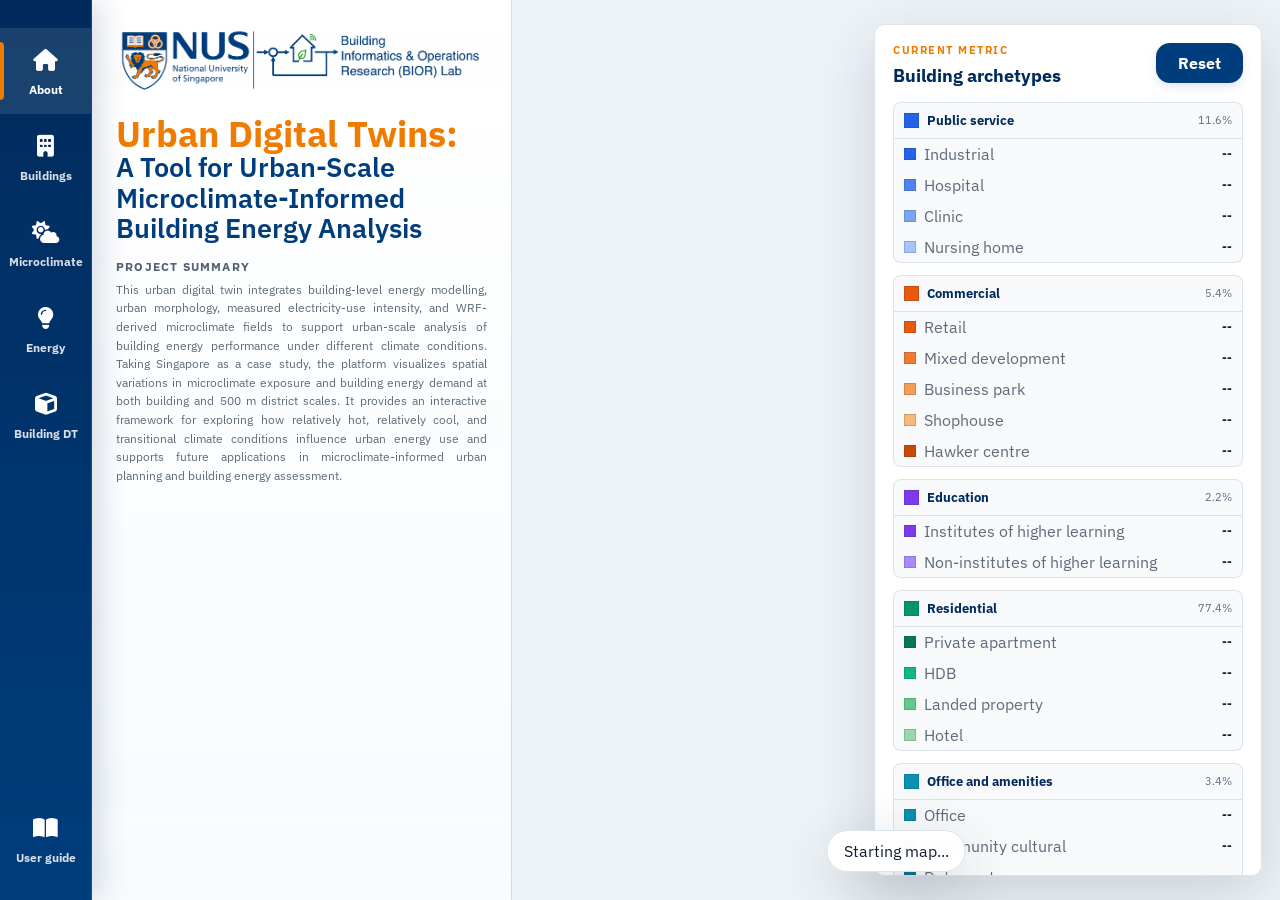
==== commit 08f2f5f3: "add buidling DR" ====
--- a/index.html
+++ b/index.html
@@ -56,6 +56,16 @@
         <a class="app-nav-item" href="#energy">
           <span class="nav-icon"><i class="fa-solid fa-lightbulb"></i></span>
           <span>Energy</span>
+        </a>
+
+        <a
+          class="app-nav-item nav-building-dt"
+          href="https://www.buildingdt.org/"
+          target="_blank"
+          rel="noopener noreferrer"
+        >
+          <span class="nav-icon"><i class="fa-solid fa-cube"></i></span>
+          <span>Building DT</span>
         </a>
 
         <a
@@ -182,16 +192,6 @@
               <span>grid cells</span>
             </div>
           </div>
-
-          <div class="control-block data-source-section">
-            <span class="control-label">Data source:</span>
-            <p class="summary-text">
-              <a href="https://papers.ssrn.com/sol3/papers.cfm?abstract_id=6203923" target="_blank" rel="noopener noreferrer">
-                SSRN preprint
-              </a>
-              available; main paper text coming soon.
-            </p>
-          </div>
         </div>
 
         <!-- Microclimate tab -->
@@ -258,15 +258,6 @@
             </label>
           </div>
 
-          <div class="control-block data-source-section">
-            <span class="control-label">Data source:</span>
-            <p class="summary-text">
-              <a href="https://papers.ssrn.com/sol3/papers.cfm?abstract_id=6203923" target="_blank" rel="noopener noreferrer">
-                SSRN preprint
-              </a>
-              available; main paper text coming soon.
-            </p>
-          </div>
         </div>
 
         <!-- Energy tab -->
@@ -339,16 +330,6 @@
             </label>
           </div>
 
-          <div class="control-block data-source-section">
-            <span class="control-label">Data source:</span>
-            <p class="summary-text">
-              <a href="https://papers.ssrn.com/sol3/papers.cfm?abstract_id=6203923" target="_blank" rel="noopener noreferrer">
-                SSRN preprint
-              </a>
-              available; main paper text coming soon.
-            </p>
-          </div>
-        </div>
       </section>
 
       <section class="panel panel-right" aria-label="Legend and selected feature">
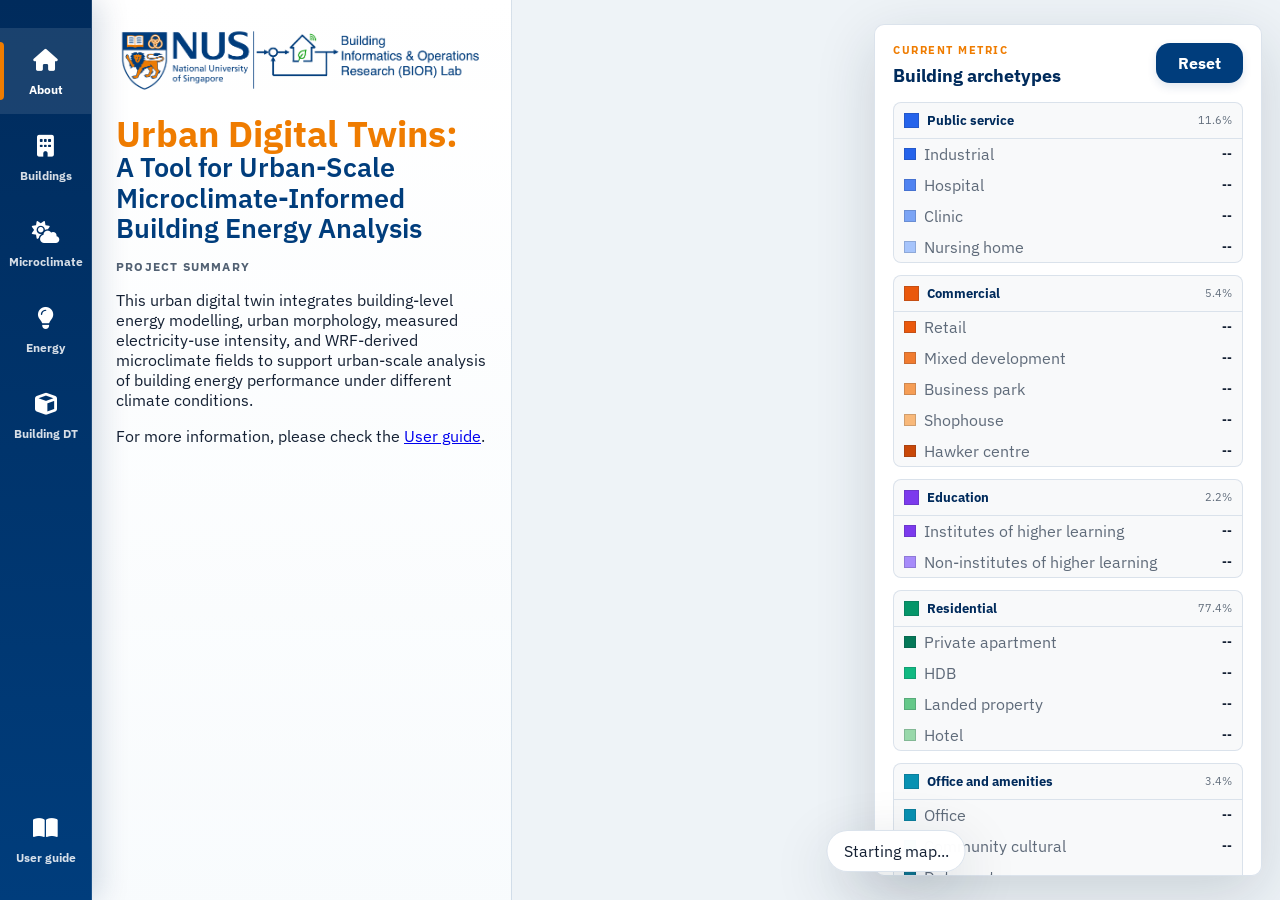
==== commit 3a072493: "abbreviation full name" ====
--- a/index.html
+++ b/index.html
@@ -57,6 +57,7 @@
           <span class="nav-icon"><i class="fa-solid fa-lightbulb"></i></span>
           <span>Energy</span>
         </a>
+
 
         <a
           class="app-nav-item nav-building-dt"
@@ -77,6 +78,7 @@
           <span class="nav-icon"><i class="fa-solid fa-book-open"></i></span>
           <span>User guide</span>
         </a>
+
       </nav>
 
       <div id="map"></div>
@@ -99,14 +101,15 @@
 
           <div class="control-block">
             <span class="control-label">Project summary</span>
-            <p class="summary-text about-summary">
-              This urban digital twin integrates building-level energy modelling, urban morphology, measured
-              electricity-use intensity, and WRF-derived microclimate fields to support urban-scale analysis of building
-              energy performance under different climate conditions. Taking Singapore as a case study, the platform
-              visualizes spatial variations in microclimate exposure and building energy demand at both building and 500
-              m district scales. It provides an interactive framework for exploring how relatively hot, relatively cool,
-              and transitional climate conditions influence urban energy use and supports future applications in
-              microclimate-informed urban planning and building energy assessment.
+            <p class="guide-note">
+              This urban digital twin integrates building-level energy modelling, urban morphology,
+              measured electricity-use intensity, and WRF-derived microclimate fields to support
+              urban-scale analysis of building energy performance under different climate conditions.
+            </p>
+
+            <p class="guide-note">
+              For more information, please check the
+              <a href="./guide/" target="_blank" rel="noopener noreferrer">User guide</a>.
             </p>
           </div>
 
@@ -153,7 +156,7 @@
           </div>
 
           <div class="control-block lcz-analysis-block">
-            <span class="control-label">LCZ analysis</span>
+            <span class="control-label">Local Climate Zone (LCZ) analysis</span>
             <div id="lczLayerButtons" class="segmented compact lcz-layer-buttons" aria-label="LCZ analysis layer">
               <button type="button" data-lcz-layer="off">Off</button>
               <button type="button" data-lcz-layer="raw">100 m LCZ</button>
@@ -212,7 +215,7 @@
           <div class="control-block what-how-section">
             <span class="control-label">What &amp; How:</span>
             <p class="summary-text">
-              WRF representative-week outputs are converted to hourly 500 m fields for temperature, wind, humidity, and
+              Weather Research and Forecasting (WRF) representative-week outputs are converted to hourly 500 m fields for temperature, wind, humidity, and
               solar radiation.
             </p>
           </div>
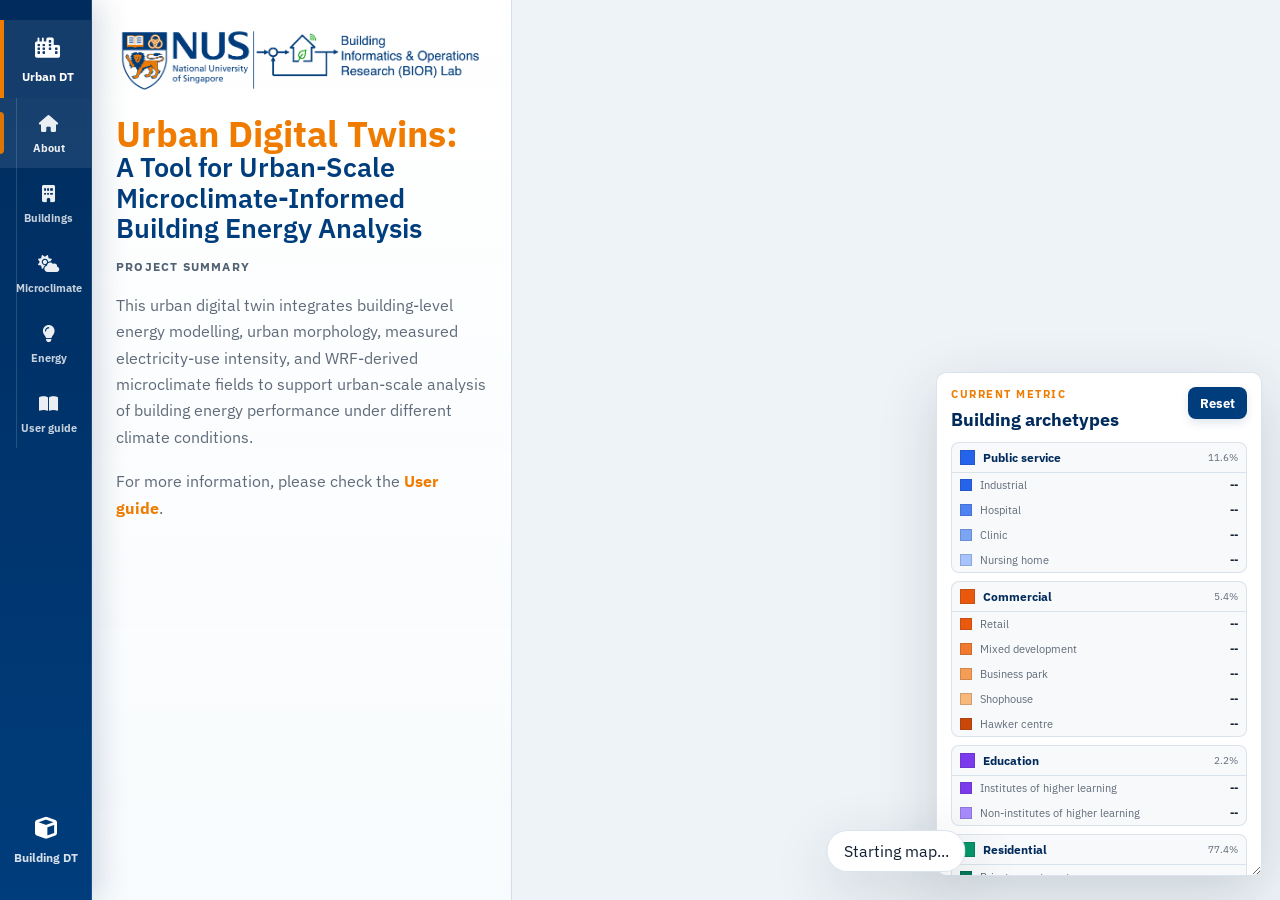
==== commit 5189ae2b: "restructure the sidebar" ====
--- a/index.html
+++ b/index.html
@@ -38,47 +38,52 @@
     <main id="app">
       <!-- Left navigation menu -->
       <nav class="app-nav" aria-label="Main navigation">
-        <a class="app-nav-item active" href="#about">
-          <span class="nav-icon"><i class="fa-solid fa-house"></i></span>
-          <span>About</span>
-        </a>
-
-        <a class="app-nav-item" href="#buildings">
-          <span class="nav-icon"><i class="fa-solid fa-building"></i></span>
-          <span>Buildings</span>
-        </a>
-
-        <a class="app-nav-item" href="#microclimate">
-          <span class="nav-icon"><i class="fa-solid fa-cloud-sun"></i></span>
-          <span>Microclimate</span>
-        </a>
-
-        <a class="app-nav-item" href="#energy">
-          <span class="nav-icon"><i class="fa-solid fa-lightbulb"></i></span>
-          <span>Energy</span>
-        </a>
-
+        <div class="nav-group nav-urban-group">
+          <div class="nav-group-title">
+            <span class="nav-icon"><i class="fa-solid fa-city"></i></span>
+            <span>Urban DT</span>
+          </div>
+
+          <a class="app-nav-item nav-child active" href="#about">
+            <span class="nav-icon"><i class="fa-solid fa-house"></i></span>
+            <span>About</span>
+          </a>
+
+          <a class="app-nav-item nav-child" href="#buildings">
+            <span class="nav-icon"><i class="fa-solid fa-building"></i></span>
+            <span>Buildings</span>
+          </a>
+
+          <a class="app-nav-item nav-child" href="#microclimate">
+            <span class="nav-icon"><i class="fa-solid fa-cloud-sun"></i></span>
+            <span>Microclimate</span>
+          </a>
+
+          <a class="app-nav-item nav-child" href="#energy">
+            <span class="nav-icon"><i class="fa-solid fa-lightbulb"></i></span>
+            <span>Energy</span>
+          </a>
+
+          <a
+            class="app-nav-item nav-child nav-guide"
+            href="./guide/"
+            target="_blank"
+            rel="noopener noreferrer"
+          >
+            <span class="nav-icon"><i class="fa-solid fa-book-open"></i></span>
+            <span>User guide</span>
+          </a>
+        </div>
 
         <a
           class="app-nav-item nav-building-dt"
-          href="https://www.buildingdt.org/"
+          href="https://www.urbandt.org/buildingdt"
           target="_blank"
           rel="noopener noreferrer"
         >
           <span class="nav-icon"><i class="fa-solid fa-cube"></i></span>
           <span>Building DT</span>
         </a>
-
-        <a
-          class="app-nav-item nav-help"
-          href="./guide/"
-          target="_blank"
-          rel="noopener noreferrer"
-        >
-          <span class="nav-icon"><i class="fa-solid fa-book-open"></i></span>
-          <span>User guide</span>
-        </a>
-
       </nav>
 
       <div id="map"></div>
@@ -568,7 +573,7 @@
 
           applyWeatherButtonOrder();
 
-          const temperatureReady = clickButtonByText("weatherButtons", "T2m");
+          const temperatureReady = clickButtonByText("weatherButtons", "2 m air temperature");
           const hotReady = clickButtonByText("periodButtons", "Relatively hot season (May)");
 
           if ((temperatureReady && hotReady) || attempts > 20) {
--- a/src/styles.css
+++ b/src/styles.css
@@ -150,7 +150,7 @@
   display: flex;
   flex-direction: column;
   align-items: stretch;
-  padding: 28px 0 18px;
+  padding: 20px 0 18px;
   background:
     linear-gradient(180deg, var(--nus-blue-dark), var(--nus-blue));
   border-right: 1px solid rgba(255, 255, 255, 0.12);
@@ -207,8 +207,78 @@
   color: #ffffff;
 }
 
+/* Hierarchical navigation: Urban DT contains About, Buildings, Microclimate, Energy */
+.nav-group {
+  display: flex;
+  flex-direction: column;
+  align-items: stretch;
+}
+
+.nav-group-title {
+  position: relative;
+  display: flex;
+  flex-direction: column;
+  align-items: center;
+  justify-content: center;
+  gap: 7px;
+  min-height: 78px;
+  padding: 10px 8px;
+  color: #ffffff;
+  font-size: 12px;
+  font-weight: 800;
+  text-align: center;
+  background: rgba(255, 255, 255, 0.08);
+  border-left: 4px solid var(--nus-orange);
+}
+
+.nav-group-title .nav-icon {
+  width: 28px;
+  height: 28px;
+  font-size: 20px;
+}
+
+.nav-child {
+  min-height: 70px;
+  padding: 8px 6px 8px 12px;
+  opacity: 0.92;
+}
+
+.nav-child .nav-icon {
+  width: 24px;
+  height: 24px;
+  font-size: 17px;
+}
+
+.nav-child span:last-child {
+  font-size: 11px;
+  line-height: 1.15;
+}
+
+.nav-child::after {
+  content: "";
+  position: absolute;
+  left: 16px;
+  top: 0;
+  bottom: 0;
+  width: 1px;
+  background: rgba(255, 255, 255, 0.16);
+}
+
+.nav-child:hover {
+  opacity: 1;
+}
+
+.nav-child.active::before {
+  left: 0;
+  background: var(--nus-orange);
+}
+
+.nav-building-dt {
+  margin-top: auto;
+}
+
 .nav-help {
-  margin-top: auto;
+  margin-top: 10px;
 }
 
 /* Map occupies the right column only */
@@ -253,10 +323,14 @@
   position: fixed;
   right: 18px;
   bottom: 24px;
-  width: min(388px, calc(100vw - var(--nav-width) - var(--sidebar-width) - 48px));
-  max-height: calc(100vh - 48px);
-  padding: 18px;
+  width: min(326px, calc(100vw - var(--nav-width) - var(--sidebar-width) - 48px));
+  min-width: 276px;
+  min-height: 180px;
+  max-width: 520px;
+  max-height: min(56vh, 620px);
+  padding: 14px;
   overflow: auto;
+  resize: both;
   border-radius: 10px;
   box-shadow: var(--shadow);
   background: rgba(255, 255, 255, 0.96);
@@ -296,6 +370,18 @@
   color: var(--muted);
   font-size: 12px;
   line-height: 1.55;
+}
+
+.summary-text a {
+  color: var(--nus-blue);
+  font-weight: 700;
+  text-decoration: none;
+}
+
+.summary-text a:hover {
+  color: var(--nus-orange);
+  text-decoration: underline;
+  text-underline-offset: 3px;
 }
 
 .about-summary {
@@ -412,6 +498,10 @@
 
 .segmented.three {
   grid-template-columns: repeat(3, minmax(0, 1fr));
+}
+
+.segmented.single {
+  grid-template-columns: 1fr;
 }
 
 .lcz-layer-buttons {
@@ -636,8 +726,8 @@
 
 .type-legend {
   display: grid;
-  gap: 12px;
-  margin-top: 14px;
+  gap: 8px;
+  margin-top: 10px;
 }
 
 .type-group {
@@ -652,15 +742,15 @@
   grid-template-columns: auto 1fr auto;
   align-items: center;
   gap: 8px;
-  padding: 9px 10px;
+  padding: 7px 8px;
   border-bottom: 1px solid rgba(0, 61, 124, 0.12);
   color: var(--nus-blue-dark);
-  font-size: 13px;
+  font-size: 12px;
 }
 
 .type-group-head em {
   color: var(--muted);
-  font-size: 11px;
+  font-size: 10px;
   font-style: normal;
 }
 
@@ -674,11 +764,12 @@
   grid-template-columns: auto 1fr auto;
   align-items: center;
   gap: 8px;
-  min-height: 30px;
+  min-height: 24px;
   border: 0;
   border-radius: 0;
-  padding: 5px 10px;
-  color: var(--muted);
+  padding: 3px 8px;
+  color: var(--muted);
+  font-size: 11px;
   background: transparent;
   text-align: left;
 }
@@ -689,12 +780,12 @@
 
 .type-swatch-row strong {
   color: var(--ink);
-  font-size: 12px;
+  font-size: 11px;
 }
 
 .lcz-summary-note {
   color: var(--muted);
-  font-size: 12px;
+  font-size: 11px;
   line-height: 1.45;
 }
 
@@ -705,7 +796,7 @@
 .lcz-swatch-row em {
   min-width: 44px;
   color: var(--muted);
-  font-size: 11px;
+  font-size: 10px;
   font-style: normal;
   text-align: right;
 }
@@ -930,6 +1021,25 @@
     font-size: 20px;
   }
 
+  .nav-group-title {
+    min-height: 72px;
+    font-size: 11px;
+  }
+
+  .nav-child {
+    min-height: 66px;
+  }
+
+  .nav-child .nav-icon {
+    width: 23px;
+    height: 23px;
+    font-size: 16px;
+  }
+
+  .nav-child span:last-child {
+    font-size: 10px;
+  }
+
   .panel-left {
     width: var(--sidebar-width);
     padding: 20px;
@@ -1012,6 +1122,52 @@
     font-size: 18px;
   }
 
+  .nav-group {
+    flex-direction: row;
+    flex: 0 0 auto;
+  }
+
+  .nav-group-title {
+    min-width: 84px;
+    min-height: 64px;
+    height: 64px;
+    gap: 3px;
+    padding: 7px 10px;
+    border-left: none;
+    border-bottom: 4px solid var(--nus-orange);
+    font-size: 11px;
+    flex: 0 0 auto;
+  }
+
+  .nav-group-title .nav-icon {
+    width: 24px;
+    height: 24px;
+    font-size: 18px;
+  }
+
+  .nav-child {
+    min-width: 84px;
+    min-height: 64px;
+    height: 64px;
+    padding: 7px 10px;
+    flex: 0 0 auto;
+  }
+
+  .nav-child .nav-icon {
+    width: 24px;
+    height: 24px;
+    font-size: 18px;
+  }
+
+  .nav-child span:last-child {
+    font-size: 11px;
+  }
+
+  .nav-child::after {
+    display: none;
+  }
+
+  .nav-building-dt,
   .nav-help {
     margin-top: 0;
   }
@@ -1053,9 +1209,13 @@
     right: auto;
     bottom: auto;
     width: 100%;
+    min-width: 0;
+    min-height: auto;
+    max-width: none;
     max-height: none;
     padding: 22px 20px 28px;
     overflow: visible;
+    resize: none;
     border: 0;
     border-top: 1px solid var(--line);
     border-radius: 0;
@@ -1156,9 +1316,10 @@
   border: 1px solid var(--nus-blue);
   background: var(--nus-blue);
   color: #ffffff;
-  border-radius: 14px;
-  padding: 12px 22px;
-  font-size: 16px;
+  border-radius: 8px;
+  min-height: 32px;
+  padding: 7px 12px;
+  font-size: 13px;
   font-weight: 700;
   line-height: 1;
   cursor: pointer;
@@ -1180,3 +1341,23 @@
   outline: 3px solid rgba(0, 61, 124, 0.18);
   outline-offset: 2px;
 }
+
+.guide-note {
+  margin-top: 18px;
+  color: #5f6b7a;
+  font-size: 16px;
+  line-height: 1.65;
+  font-weight: 400;
+}
+
+.guide-note a {
+  color: #ef7c00;
+  font-size: 16px;
+  font-weight: 700;
+  text-decoration: none;
+}
+
+.guide-note a:hover {
+  color: #003d7c;
+  text-decoration: underline;
+}
